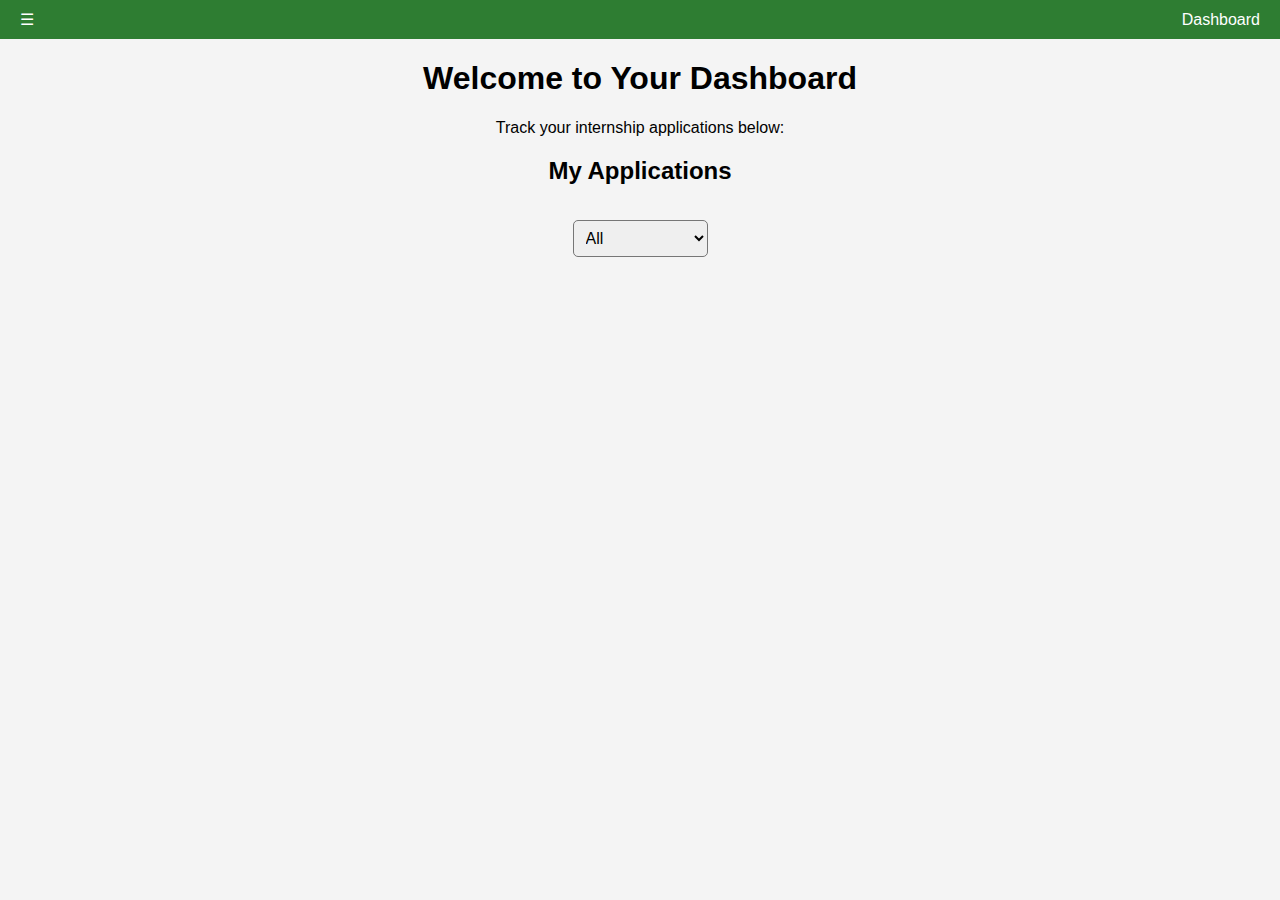
==== dashboard.html @ eacf30a1 "Add files via upload" ====
<!DOCTYPE html>
<html lang="en">
<head>
    <meta charset="UTF-8">
    <meta name="viewport" content="width=device-width, initial-scale=1.0">
    <title>Dashboard</title>
    <link rel="stylesheet" href="styles.css">
    <!-- Add Font Awesome for the icons -->
    <link rel="stylesheet" href="https://cdnjs.cloudflare.com/ajax/libs/font-awesome/5.15.3/css/all.min.css">
</head>
<body>

    <nav class="navbar">
        <div class="menu-icon" id="hamburger" onclick="toggleSidebar()">☰</div>
        <div class="logo">Dashboard</div>
    </nav>

    <div class="sidebar" id="sidebar">
        <div class="sidebar-header">
            <img src="images/profile-pic.jpg" alt="Profile Picture">
            <span>Abhiram Raja</span>
            <span class="close-icon" id="closeSidebar" onclick="toggleSidebar()">✖</span>
        </div>
        <ul>
            <li><a href="index.html">Home</a></li>
            <li><a href="applications.html">My Applications</a></li>
            <li><a href="#">Settings</a></li>
        </ul>
    </div>

    <main class="dashboard">
        <h1>Welcome to Your Dashboard</h1>
        <p>Track your internship applications below:</p>
        <div class="applications">
            <h2>My Applications</h2>

            <!-- Filter Dropdown -->
            <select id="statusFilter" onchange="filterApplications()">
                <option value="all">All</option>
                <option value="selected">Selected</option>
                <option value="rejected">Rejected</option>
                <option value="interview-call">Interview Call</option>
                <option value="in-process">In Process</option>
            </select>

            <!-- Application Cards (Dynamic Content will be displayed here) -->
            <div id="applicationsList" class="applications-list">
                <!-- Application cards will be injected here by JavaScript -->
            </div>
        </div>
    </main>

    <script src="script.js"></script>
</body>
</html>
---- styles.css ----
body {
    font-family: Arial, sans-serif;
    margin: 0;
    padding: 0;
    background-color: #f4f4f4;
    text-align: center;
}

/* Navbar */
.navbar {
    display: flex;
    justify-content: space-between;
    align-items: center;
    padding: 10px 20px;
    background-color: #2E7D32;
    color: white;
}

.navbar-title {
    position: absolute;
    left: 50%;
    transform: translateX(-50%);
    font-size: 1.5rem;
    font-weight: bold;
}

/* Profile Section */
.profile {
    display: flex;
    align-items: center;
    gap: 10px;
}

.profile img {
    width: 40px;
    height: 40px;
    border-radius: 50%;
    object-fit: cover;
}

.profile-name {
    font-size: 18px;
    font-weight: bold;
}

/* Sidebar */
.sidebar {
    position: fixed;
    top: 0;
    left: -250px;
    width: 250px;
    height: 100%;
    background-color: #1B5E20;
    color: white;
    padding-top: 20px;
    transition: 0.3s;
    text-align: center;
}

.sidebar.open {
    left: 0;
}

.sidebar-header {
    display: flex;
    flex-direction: column;
    align-items: center;
    padding: 15px;
    position: relative;
}

.sidebar-header img {
    width: 80px;
    height: 80px;
    border-radius: 50%;
    border: 3px solid white;
    margin-bottom: 10px;
}

.sidebar-header span {
    font-size: 18px;
    font-weight: bold;
}

.sidebar-header .close-icon {
    position: absolute;
    top: 10px;
    right: 15px;
    font-size: 20px;
    cursor: pointer;
}

.sidebar ul {
    list-style: none;
    padding: 0;
    margin-top: 20px;
}

.sidebar ul li {
    padding: 15px;
}

.sidebar ul li a {
    color: white;
    text-decoration: none;
    font-size: 18px;
}

/* Hero Section */
.hero {
    padding: 50px;
    background-color: #E8F5E9;
}

.internships {
    padding: 30px;
    background-color: white;
}

.cards {
    display: flex;
    justify-content: center;
    gap: 20px;
}
.cards .card img {
    max-width: 100px; /* Adjust size as needed */
    max-height: 50px; /* Adjust size as needed */
    display: block;
    margin: 0 auto; /* Center the image */
}

/* Application Cards */
.application-card i {
    font-size: 18px; /* Adjust the size of icons to fit within the cards */
    margin-right: 10px; /* Space between icon and label */
}


.application-card:hover {
    transform: translateY(-5px);
}

.application-card {
    background-color: white;
    padding: 20px;
    border-radius: 8px;
    box-shadow: 0 4px 8px rgba(0, 0, 0, 0.1);
    margin-bottom: 20px;
    text-align: left;
    width: 620px; /*Increased width */
    margin: 10px auto;
}

.application-card h3 {
    font-size: 1.2rem;
    color: #2E7D32;
}

.application-card p {
    font-size: 1rem;
    margin: 5px 0;
}

.status {
    font-weight: bold;
}

.status.selected {
    color: green;
}

.status.rejected {
    color: red;
}

.status.CV_Submitted {
    color: orange;
}

.status.in-process {
    color: orange;
}

select {
    padding: 8px;
    font-size: 1rem;
    margin: 15px 0;
    border-radius: 5px;
}

/* Progress Bar Styles */
.progress-container {
    width: 100%;
    height: 10px;
    background-color: #e0e0e0;
    border-radius: 5px;
    margin: 10px 0;
}

.progress-bar {
    height: 100%;
    border-radius: 5px;
}

/* Progress Stages Styling */
.progress-stages {
    display: flex;
    justify-content: space-between;
    margin-top: 15px;
    padding-top: 10px;
    border-top: 1px solid #ddd;
}

.progress-stage {
    text-align: center;
}

.progress-stage p {
    font-size: 0.9rem;
    color: #555;
    margin: 0;
}

/* Status based Progress Bars */
.progress-bar {
    background-color: #4caf50; /* Green for selected */
}
/* Progress Bar Styles */
.progress-container {
    width: 100%;
    height: 10px;
    background-color: #e0e0e0;
    border-radius: 5px;
    margin: 10px 0;
}

.progress-bar {
    height: 100%;
    border-radius: 5px;
    transition: background-color 0.5s ease; /* Smooth transition when color changes */
}
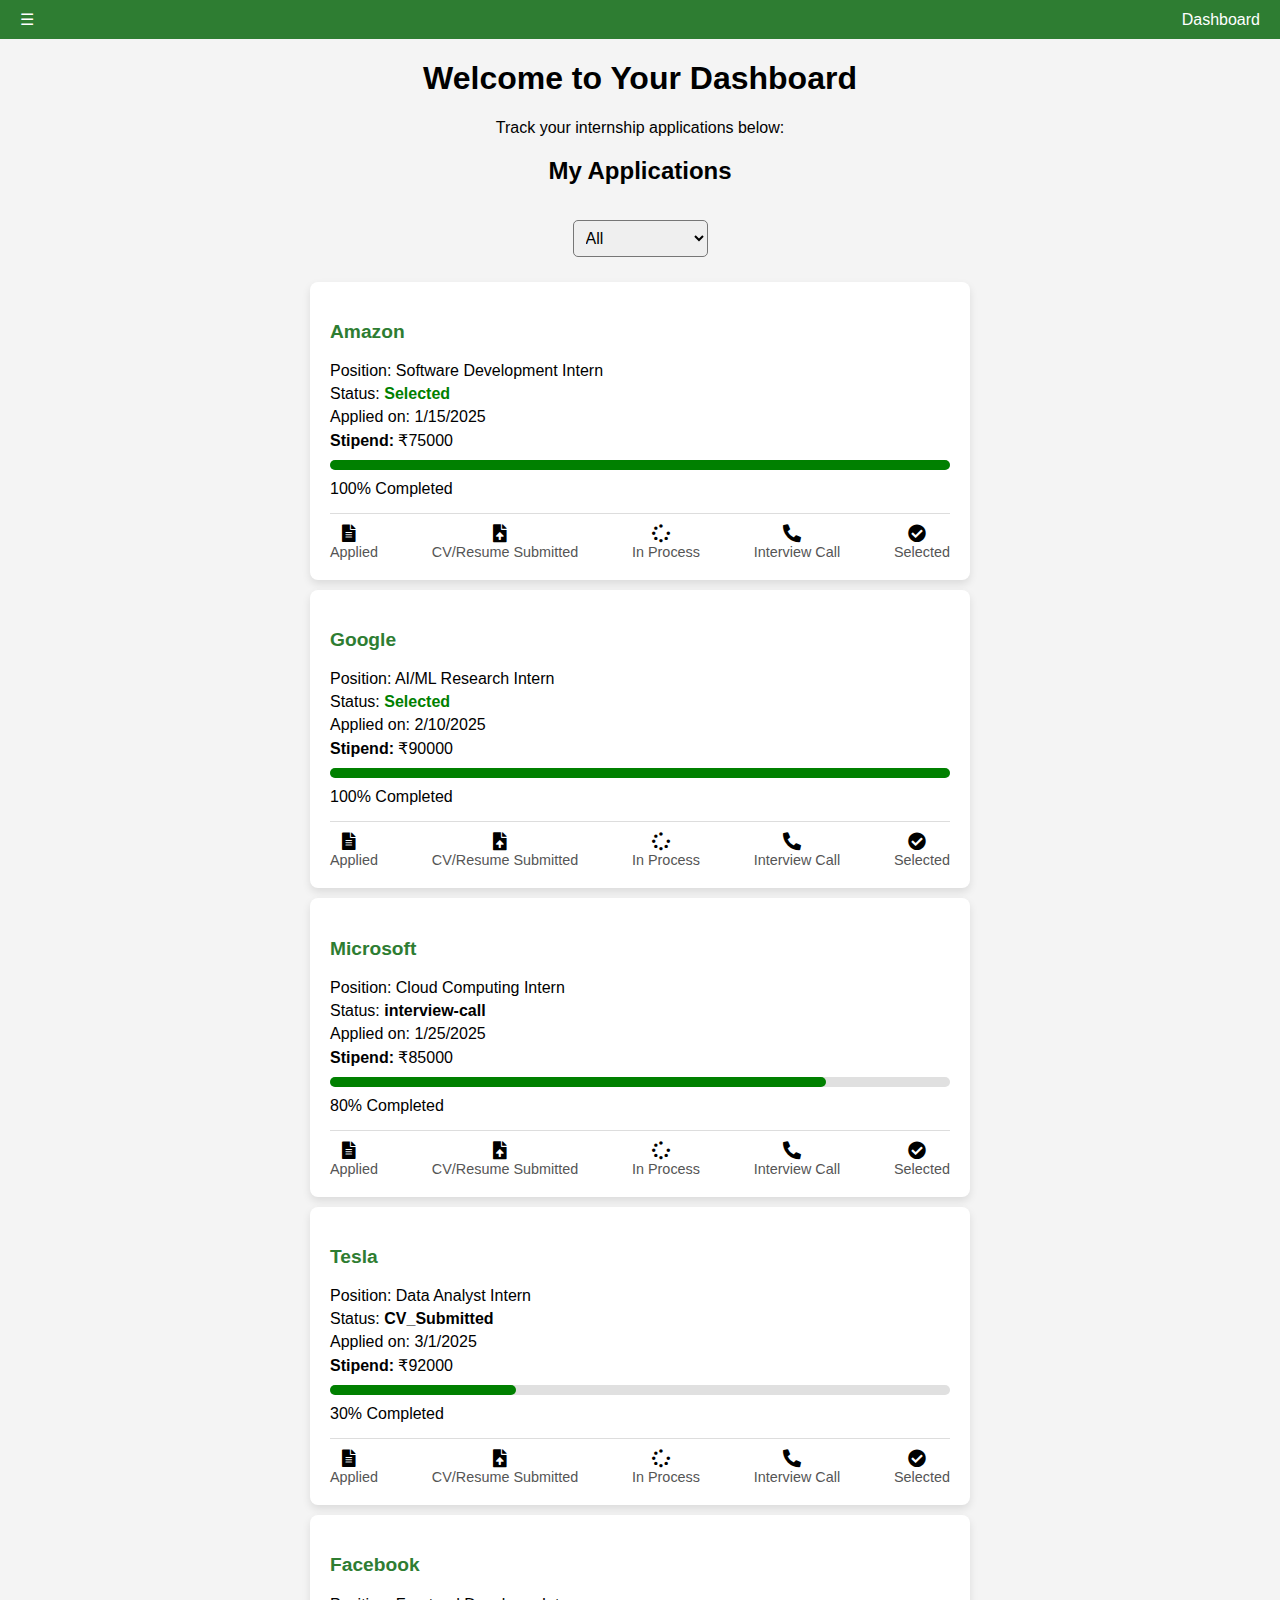
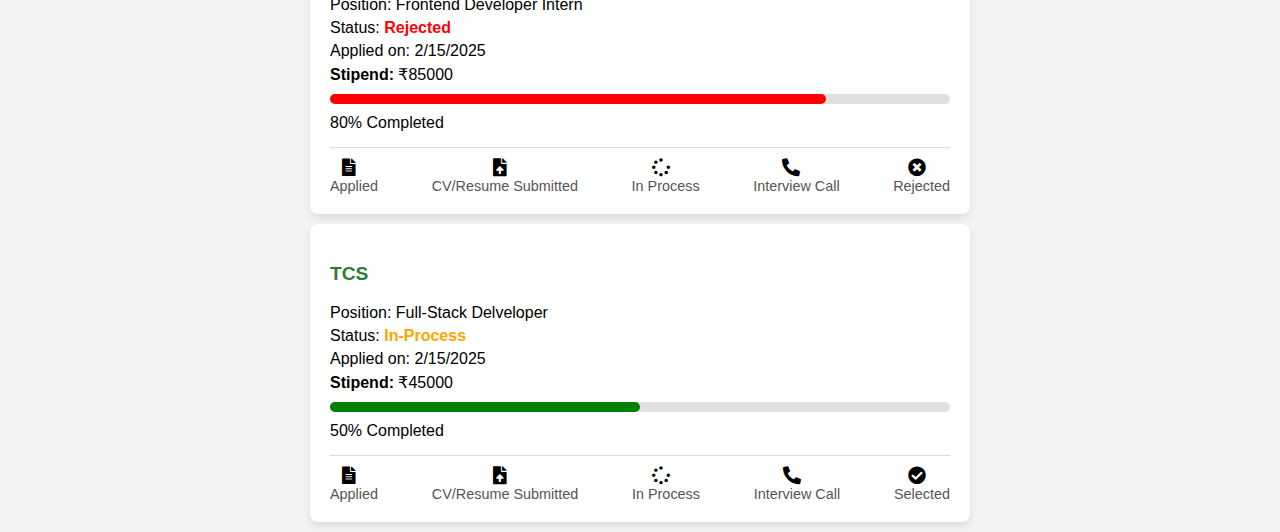
==== commit a0c0b4c6: "Update dashboard.html" ====
--- a/dashboard.html
+++ b/dashboard.html
@@ -17,8 +17,8 @@
 
     <div class="sidebar" id="sidebar">
         <div class="sidebar-header">
-            <img src="images/profile-pic.jpg" alt="Profile Picture">
-            <span>Abhiram Raja</span>
+            <img src="logo.jpg" alt="Profile Picture">
+            <span>Tracktern</span>
             <span class="close-icon" id="closeSidebar" onclick="toggleSidebar()">✖</span>
         </div>
         <ul>
